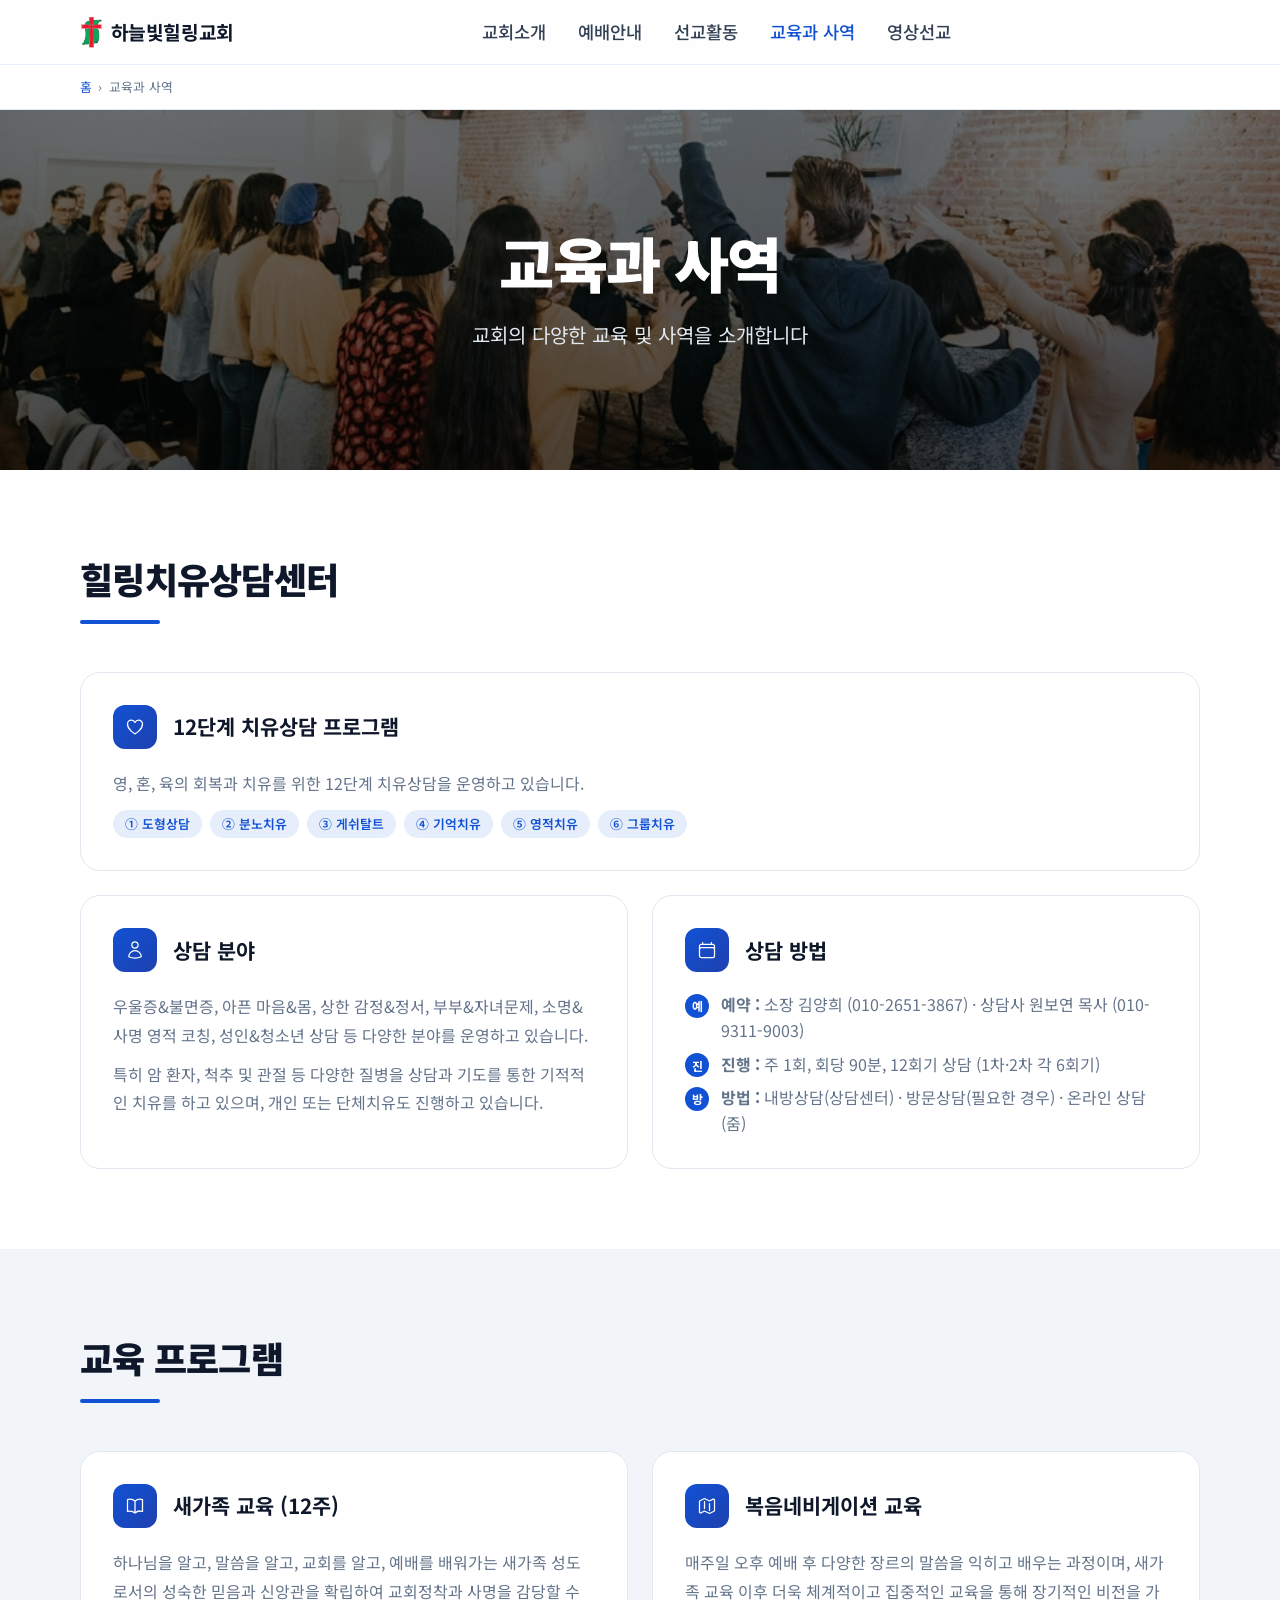
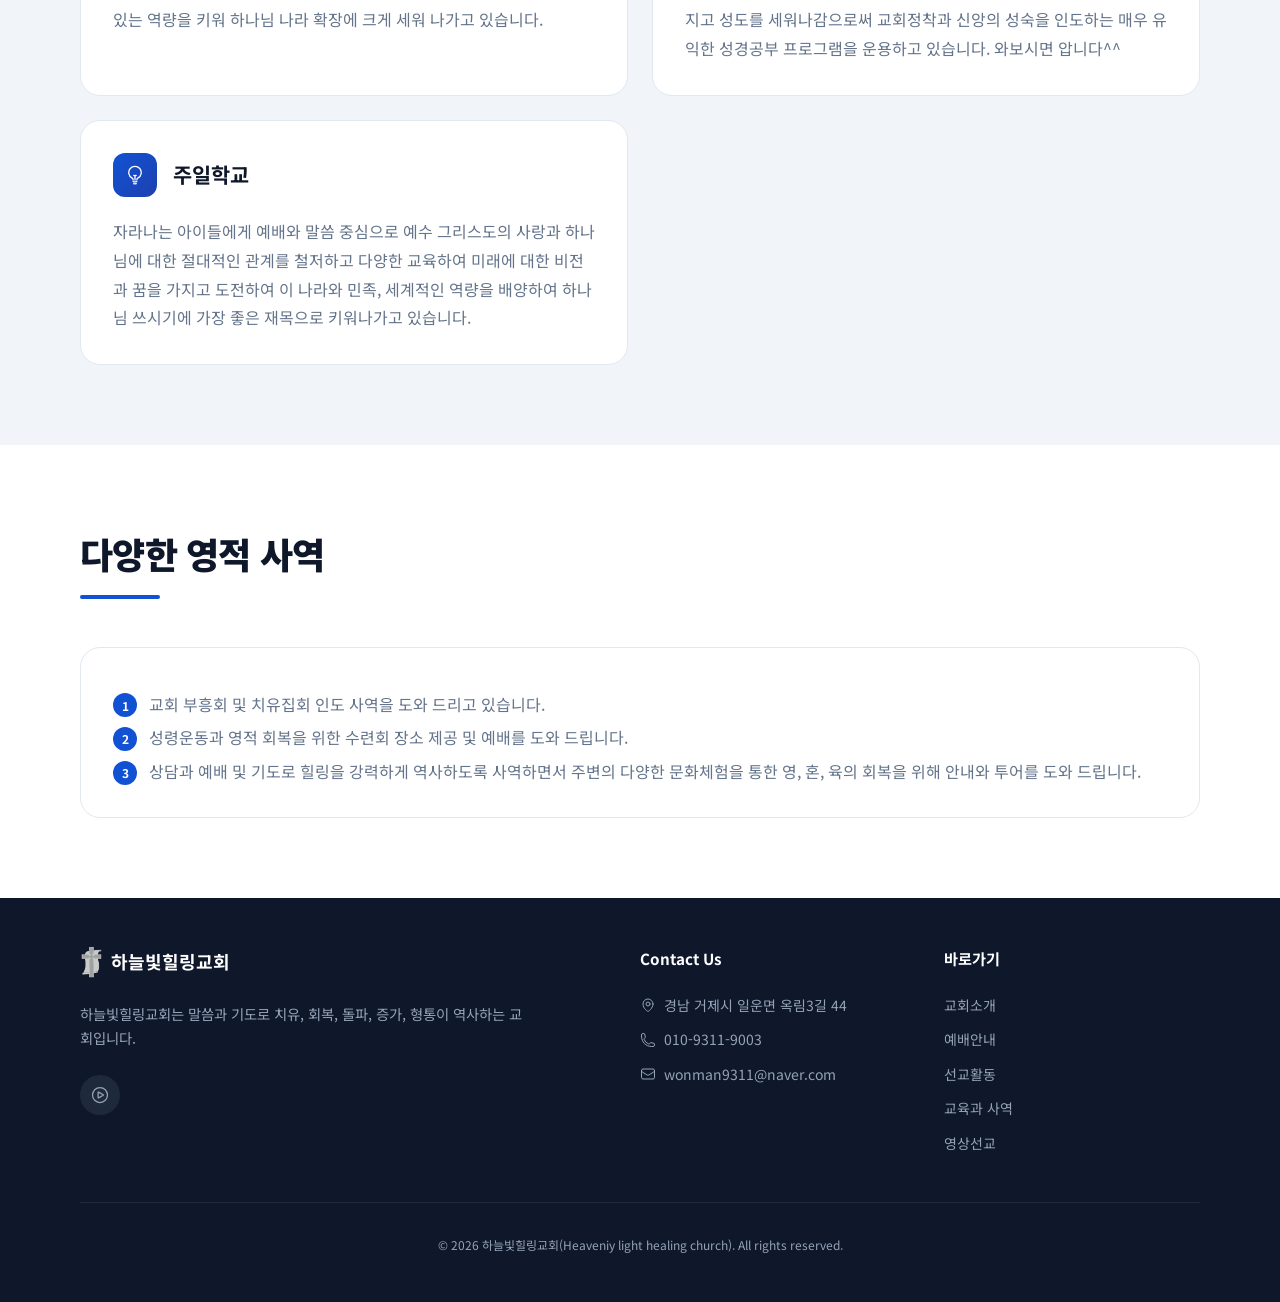
==== ministry.html @ 6baa6ed8 "first commit" ====
<!DOCTYPE html>
<html lang="ko">
<head>
  <meta charset="UTF-8" />
  <meta name="viewport" content="width=device-width, initial-scale=1.0" />
  <title>교육과 사역 | 하늘빛힐링교회</title>
  <link rel="stylesheet" href="style.css" />
  <style>
    .edu-card {
      background-color: var(--surface);
      border: 1px solid var(--border);
      border-radius: 1.25rem;
      padding: 2rem;
    }
    .edu-card-header {
      display: flex;
      align-items: center;
      gap: 1rem;
      margin-bottom: 1.25rem;
    }
    .edu-icon {
      width: 2.75rem;
      height: 2.75rem;
      border-radius: 0.75rem;
      background: linear-gradient(135deg, var(--primary) 0%, #1e40af 100%);
      color: #fff;
      display: flex;
      align-items: center;
      justify-content: center;
      flex-shrink: 0;
    }
    .edu-icon svg { width: 1.25rem; height: 1.25rem; }
    .edu-card-header h4 { font-size: 1.3rem; font-weight: 700; color: var(--fg); }
    .edu-card p { color: var(--fg-muted); line-height: 1.8; font-size: 1rem; margin-bottom: 0.6rem; }
    .edu-card p:last-child { margin-bottom: 0; }
    .edu-grid { display: grid; gap: 1.5rem; }
    @media (min-width: 768px) { .edu-grid { grid-template-columns: 1fr 1fr; } }
    .healing-table {
      background-color: var(--surface);
      border: 1px solid var(--border);
      border-radius: 1.25rem;
      overflow: hidden;
    }
    .healing-row {
      display: flex;
      justify-content: space-between;
      align-items: flex-start;
      padding: 1rem 1.5rem;
      border-bottom: 1px solid var(--border);
      gap: 1rem;
    }
    .healing-row:last-child { border-bottom: none; }
    .healing-row strong { color: var(--fg); font-weight: 600; font-size: 0.95rem; }
    .healing-row span { color: var(--fg-muted); font-size: 0.9rem; text-align: right; }
    .contact-info {
      background-color: var(--primary-light);
      border-left: 4px solid var(--primary);
      border-radius: 0 0.5rem 0.5rem 0;
      padding: 1rem 1.25rem;
      font-size: 0.9rem;
      color: var(--fg);
      margin-top: 1rem;
    }
    .contact-info strong { color: var(--primary); }
    .step-list { list-style: none; padding: 0; margin: 0.75rem 0 0; display: flex; flex-direction: column; gap: 0.5rem; }
    .step-list li {
      display: flex;
      align-items: flex-start;
      gap: 0.75rem;
      color: var(--fg-muted);
      font-size: 1rem;
      line-height: 1.6;
    }
    .step-num {
      width: 1.5rem;
      height: 1.5rem;
      border-radius: 50%;
      background-color: var(--primary);
      color: #fff;
      font-size: 0.75rem;
      font-weight: 700;
      display: flex;
      align-items: center;
      justify-content: center;
      flex-shrink: 0;
      margin-top: 0.1rem;
    }
    .tag-grid { display: flex; flex-wrap: wrap; gap: 0.5rem; margin-top: 0.75rem; }
    .tag {
      background-color: var(--primary-light);
      color: var(--primary);
      font-size: 0.8rem;
      font-weight: 600;
      padding: 0.25rem 0.75rem;
      border-radius: 9999px;
    }
  </style>
</head>
<body>

<!-- ===== HEADER ===== -->
<header class="site-header" id="site-header"></header>

<!-- Breadcrumb -->
<div class="breadcrumb">
  <a href="index.html">홈</a><span>›</span>교육과 사역
</div>

<main>

  <!-- ===== PAGE HERO ===== -->
  <div class="page-hero" style="background-image: url('./source/hero-ministry.jpg');">
    <div class="page-hero-content hero-content">
      <h1>교육과 사역</h1>
      <p>교회의 다양한 교육 및 사역을 소개합니다</p>
    </div>
  </div>

  <!-- ===== HEALING CENTER ===== -->
  <section class="section bg-surface">
    <div class="section-inner">
      <div class="section-header anim">
        <h3>힐링치유상담센터</h3>
        <div class="section-header-bar"></div>
      </div>

      <div class="edu-card anim anim-delay-1" style="margin-bottom:1.5rem;">
        <div class="edu-card-header">
          <div class="edu-icon">
            <svg xmlns="http://www.w3.org/2000/svg" fill="none" viewBox="0 0 24 24" stroke-width="1.5" stroke="currentColor"><path stroke-linecap="round" stroke-linejoin="round" d="M21 8.25c0-2.485-2.099-4.5-4.688-4.5-1.935 0-3.597 1.126-4.312 2.733-.715-1.607-2.377-2.733-4.313-2.733C5.1 3.75 3 5.765 3 8.25c0 7.22 9 12 9 12s9-4.78 9-12z" /></svg>
          </div>
          <h4>12단계 치유상담 프로그램</h4>
        </div>
        <p>영, 혼, 육의 회복과 치유를 위한 12단계 치유상담을 운영하고 있습니다.</p>
        <div class="tag-grid">
          <span class="tag">① 도형상담</span>
          <span class="tag">② 분노치유</span>
          <span class="tag">③ 게쉬탈트</span>
          <span class="tag">④ 기억치유</span>
          <span class="tag">⑤ 영적치유</span>
          <span class="tag">⑥ 그룹치유</span>
        </div>
      </div>

      <div class="edu-grid">
        <div class="edu-card anim">
          <div class="edu-card-header">
            <div class="edu-icon">
              <svg xmlns="http://www.w3.org/2000/svg" fill="none" viewBox="0 0 24 24" stroke-width="1.5" stroke="currentColor"><path stroke-linecap="round" stroke-linejoin="round" d="M15.75 6a3.75 3.75 0 11-7.5 0 3.75 3.75 0 017.5 0zM4.501 20.118a7.5 7.5 0 0114.998 0A17.933 17.933 0 0112 21.75c-2.676 0-5.216-.584-7.499-1.632z" /></svg>
            </div>
            <h4>상담 분야</h4>
          </div>
          <p>우울증&amp;불면증, 아픈 마음&amp;몸, 상한 감정&amp;정서, 부부&amp;자녀문제, 소명&amp;사명 영적 코칭, 성인&amp;청소년 상담 등 다양한 분야를 운영하고 있습니다.</p>
          <p>특히 암 환자, 척추 및 관절 등 다양한 질병을 상담과 기도를 통한 기적적인 치유를 하고 있으며, 개인 또는 단체치유도 진행하고 있습니다.</p>
        </div>

        <div class="edu-card anim anim-delay-1">
          <div class="edu-card-header">
            <div class="edu-icon">
              <svg xmlns="http://www.w3.org/2000/svg" fill="none" viewBox="0 0 24 24" stroke-width="1.5" stroke="currentColor"><path stroke-linecap="round" stroke-linejoin="round" d="M6.75 3v2.25M17.25 3v2.25M3 18.75V7.5a2.25 2.25 0 012.25-2.25h13.5A2.25 2.25 0 0121 7.5v11.25m-18 0A2.25 2.25 0 005.25 21h13.5A2.25 2.25 0 0021 18.75m-18 0v-7.5A2.25 2.25 0 015.25 9h13.5A2.25 2.25 0 0121 11.25v7.5" /></svg>
            </div>
            <h4>상담 방법</h4>
          </div>
          <ul class="step-list">
            <li>
              <span class="step-num">예</span>
              <span><strong>예약 :</strong> 소장 김양희 (010-2651-3867) · 상담사 원보연 목사 (010-9311-9003)</span>
            </li>
            <li>
              <span class="step-num">진</span>
              <span><strong>진행 :</strong> 주 1회, 회당 90분, 12회기 상담 (1차·2차 각 6회기)</span>
            </li>
            <li>
              <span class="step-num">방</span>
              <span><strong>방법 :</strong> 내방상담(상담센터) · 방문상담(필요한 경우) · 온라인 상담(줌)</span>
            </li>
          </ul>
        </div>
      </div>
    </div>
  </section>

  <!-- ===== EDUCATION ===== -->
  <section class="section bg-surface-2">
    <div class="section-inner">
      <div class="section-header anim">
        <h3>교육 프로그램</h3>
        <div class="section-header-bar"></div>
      </div>
      <div class="edu-grid">

        <div class="edu-card anim">
          <div class="edu-card-header">
            <div class="edu-icon">
              <svg xmlns="http://www.w3.org/2000/svg" fill="none" viewBox="0 0 24 24" stroke-width="1.5" stroke="currentColor"><path stroke-linecap="round" stroke-linejoin="round" d="M12 6.042A8.967 8.967 0 006 3.75c-1.052 0-2.062.18-3 .512v14.25A8.987 8.987 0 016 18c2.305 0 4.408.867 6 2.292m0-14.25a8.966 8.966 0 016-2.292c1.052 0 2.062.18 3 .512v14.25A8.987 8.987 0 0018 18a8.967 8.967 0 00-6 2.292m0-14.25v14.25" /></svg>
            </div>
            <h4>새가족 교육 (12주)</h4>
          </div>
          <p>하나님을 알고, 말씀을 알고, 교회를 알고, 예배를 배워가는 새가족 성도로서의 성숙한 믿음과 신앙관을 확립하여 교회정착과 사명을 감당할 수 있는 역량을 키워 하나님 나라 확장에 크게 세워 나가고 있습니다.</p>
        </div>

        <div class="edu-card anim anim-delay-1">
          <div class="edu-card-header">
            <div class="edu-icon">
              <svg xmlns="http://www.w3.org/2000/svg" fill="none" viewBox="0 0 24 24" stroke-width="1.5" stroke="currentColor"><path stroke-linecap="round" stroke-linejoin="round" d="M9 6.75V15m6-6v8.25m.503 3.498l4.875-2.437c.381-.19.622-.58.622-1.006V4.82c0-.836-.88-1.38-1.628-1.006l-3.869 1.934c-.317.159-.69.159-1.006 0L9.503 3.252a1.125 1.125 0 00-1.006 0L3.622 5.689C3.24 5.88 3 6.27 3 6.695V19.18c0 .836.88 1.38 1.628 1.006l3.869-1.934c-.317-.159.69-.159 1.006 0l4.994 2.497c.317.158.69.158 1.006 0z" /></svg>
            </div>
            <h4>복음네비게이션 교육</h4>
          </div>
          <p>매주일 오후 예배 후 다양한 장르의 말씀을 익히고 배우는 과정이며, 새가족 교육 이후 더욱 체계적이고 집중적인 교육을 통해 장기적인 비전을 가지고 성도를 세워나감으로써 교회정착과 신앙의 성숙을 인도하는 매우 유익한 성경공부 프로그램을 운용하고 있습니다. 와보시면 압니다^^</p>
        </div>

        <div class="edu-card anim anim-delay-2">
          <div class="edu-card-header">
            <div class="edu-icon">
              <svg xmlns="http://www.w3.org/2000/svg" fill="none" viewBox="0 0 24 24" stroke-width="1.5" stroke="currentColor"><path stroke-linecap="round" stroke-linejoin="round" d="M12 18v-5.25m0 0a6.01 6.01 0 001.5-.189m-1.5.189a6.01 6.01 0 01-1.5-.189m3.75 7.478a12.06 12.06 0 01-4.5 0m3.75 2.383a14.406 14.406 0 01-3 0M14.25 18v-.192c0-.983.658-1.823 1.508-2.316a7.5 7.5 0 10-7.517 0c.85.493 1.509 1.333 1.509 2.316V18" /></svg>
            </div>
            <h4>주일학교</h4>
          </div>
          <p>자라나는 아이들에게 예배와 말씀 중심으로 예수 그리스도의 사랑과 하나님에 대한 절대적인 관계를 철저하고 다양한 교육하여 미래에 대한 비전과 꿈을 가지고 도전하여 이 나라와 민족, 세계적인 역량을 배양하여 하나님 쓰시기에 가장 좋은 재목으로 키워나가고 있습니다.</p>
        </div>

      </div>
    </div>
  </section>

  <!-- ===== SPIRITUAL MINISTRY ===== -->
  <section class="section bg-surface">
    <div class="section-inner">
      <div class="section-header anim">
        <h3>다양한 영적 사역</h3>
        <div class="section-header-bar"></div>
      </div>
      <div class="edu-card anim anim-delay-1">
        <ul class="step-list">
          <li>
            <span class="step-num">1</span>
            <span>교회 부흥회 및 치유집회 인도 사역을 도와 드리고 있습니다.</span>
          </li>
          <li>
            <span class="step-num">2</span>
            <span>성령운동과 영적 회복을 위한 수련회 장소 제공 및 예배를 도와 드립니다.</span>
          </li>
          <li>
            <span class="step-num">3</span>
            <span>상담과 예배 및 기도로 힐링을 강력하게 역사하도록 사역하면서 주변의 다양한 문화체험을 통한 영, 혼, 육의 회복을 위해 안내와 투어를 도와 드립니다.</span>
          </li>
        </ul>
      </div>
    </div>
  </section>

</main>

<!-- ===== FOOTER ===== -->
<footer class="site-footer" id="site-footer"></footer>

<script src="components.js"></script>
<script src="main.js"></script>
</body>
</html>
---- style.css ----
@import url('https://fonts.googleapis.com/css2?family=Newsreader:ital,opsz,wght@0,6..72,200..800;1,6..72,200..800&family=Noto+Sans+KR:wght@100..900&display=swap');

/* ===================== Variables ===================== */
:root {
  --primary: #1152d4;
  --primary-light: rgba(17, 82, 212, 0.1);
  --primary-foreground: #ffffff;
  --bg-light: #f6f6f8;
  --bg-dark: #101622;
  --slate-50:  #f8fafc;
  --slate-100: #f1f5f9;
  --slate-200: #e2e8f0;
  --slate-300: #cbd5e1;
  --slate-400: #94a3b8;
  --slate-500: #64748b;
  --slate-600: #475569;
  --slate-700: #334155;
  --slate-800: #1e293b;
  --slate-900: #0f172a;
  --red-500: #ef4444;

  /* semantic tokens (light) */
  --bg:       var(--bg-light);
  --fg:       var(--slate-900);
  --fg-muted: var(--slate-500);
  --surface:  #ffffff;
  --surface-2: var(--slate-100);
  --border:   var(--slate-200);
  --header-bg: rgba(255,255,255,0.85);
}

@media (prefers-color-scheme: dark) {
  :root {
    --bg:       var(--bg-dark);
    --fg:       var(--slate-100);
    --fg-muted: var(--slate-400);
    --surface:  var(--slate-800);
    --surface-2: #0f172a;
    --border:   var(--slate-700);
    --header-bg: rgba(16,22,34,0.85);
  }
}

/* ===================== Reset & Base ===================== */
*, *::before, *::after { box-sizing: border-box; margin: 0; padding: 0; }
html { scroll-behavior: smooth; }
body {
  font-family: "Noto Sans KR", "Inter", ui-sans-serif, system-ui, sans-serif;
  background-color: var(--bg);
  color: var(--fg);
  min-height: 100vh;
  display: flex;
  flex-direction: column;
  overflow-x: hidden;
  line-height: 1.6;
}
main { flex-grow: 1; }
img { max-width: 100%; display: block; }
a { text-decoration: none; color: inherit; }
button { cursor: pointer; font-family: inherit; }
svg { display: inline-block; vertical-align: middle; }

/* ===================== Header ===================== */
.site-header {
  position: sticky;
  top: 0;
  z-index: 100;
  background-color: var(--header-bg);
  backdrop-filter: blur(12px);
  -webkit-backdrop-filter: blur(12px);
  border-bottom: 1px solid rgba(17,82,212,0.1);
}
.header-logo .logo-img {
  height: 2rem;
  object-fit: contain;
}
.footer-logo .logo-img {
  height: 2rem;
  object-fit: contain;
}
.header-inner {
  display: flex;
  align-items: center;
  justify-content: space-between;
  padding: 1rem 1.5rem;
  max-width: 1400px;
  margin: 0 auto;
  position: relative;
}
@media (min-width: 1024px) {
  .header-inner { padding: 1rem 5rem; }
}
.header-logo {
  display: flex;
  align-items: center;
  gap: 0.5rem;
  color: var(--primary);
  flex-shrink: 0;
}
.header-logo svg { width: 2rem; height: 2rem; }
.header-logo h2 {
  font-size: 1.2rem;
  font-weight: 700;
  color: var(--fg);
  letter-spacing: -0.02em;
  white-space: nowrap;
}
.desktop-nav {
  display: none;
  gap: 2rem;
  flex: 1;
  justify-content: center;
}
@media (min-width: 768px) { .desktop-nav { display: flex; } }
.desktop-nav a {
  font-size: 1.1rem;
  font-weight: 500;
  color: var(--slate-700);
  transition: color 0.2s;
}
@media (prefers-color-scheme: dark) {
  .desktop-nav a { color: var(--slate-300); }
}
.desktop-nav a:hover,
.desktop-nav a.active { color: var(--primary); }
.mobile-menu-btn {
  display: flex;
  align-items: center;
  justify-content: center;
  width: 2.5rem;
  height: 2.5rem;
  background: none;
  border: none;
  color: var(--fg);
}
@media (min-width: 768px) { .mobile-menu-btn { display: none; } }
.mobile-nav {
  display: none;
  position: absolute;
  top: 100%;
  left: 0;
  width: 100%;
  background-color: var(--surface);
  border-bottom: 1px solid var(--border);
  box-shadow: 0 4px 12px rgba(0,0,0,0.1);
  padding: 1rem;
  z-index: 99;
}
.mobile-nav.open { display: block; }
.mobile-nav nav { display: flex; flex-direction: column; gap: 1rem; }
.mobile-nav a {
  font-size: 1.3rem;
  font-weight: 500;
  color: var(--slate-700);
  padding: 0.25rem 0.8rem;
}
@media (prefers-color-scheme: dark) {
  .mobile-nav a { color: var(--slate-300); }
}
.mobile-nav a:hover { color: var(--primary); }

/* ===================== Page Hero Banner ===================== */
.page-hero {
  position: relative;
  height: 280px;
  background-size: cover;
  background-position: center;
  display: flex;
  align-items: center;
  justify-content: center;
  text-align: center;
  overflow: hidden;
}
.page-hero::before {
  content: '';
  position: absolute;
  inset: 0;
  background: linear-gradient(rgba(0,0,0,0.5), rgba(0,0,0,0.65));
}
.page-hero-content {
  position: relative;
  z-index: 1;
}
.page-hero h1 {
  font-size: 2.5rem;
  font-weight: 900;
  color: #fff;
  letter-spacing: -0.02em;
  margin-bottom: 0.5rem;
}
.page-hero p {
  font-size: 1.1rem;
  color: rgba(255,255,255,0.85);
}
@media (min-width: 768px) {
  .page-hero { height: 360px; }
  .page-hero h1 { font-size: 3.5rem; }
}

/* ===================== Section ===================== */
.section { padding: 4rem 1.5rem; }
@media (min-width: 1024px) { .section { padding: 5rem 5rem; } }
.section-inner { max-width: 1200px; margin: 0 auto; }
.section-header { margin-bottom: 3rem; }
.section-header h3 {
  font-size: 1.875rem;
  font-weight: 900;
  letter-spacing: -0.02em;
  margin-bottom: 0.75rem;
}
@media (min-width: 768px) { .section-header h3 { font-size: 2.25rem; } }
.section-header-bar {
  height: 4px;
  width: 5rem;
  border-radius: 9999px;
  background-color: var(--primary);
}
.section-header-row {
  display: flex;
  align-items: flex-end;
  justify-content: space-between;
  margin-bottom: 2.5rem;
}
.section-header-row h3 {
  font-size: 1.875rem;
  font-weight: 900;
  letter-spacing: -0.02em;
}
.section-header-row a {
  display: flex;
  align-items: center;
  gap: 0.25rem;
  font-weight: 700;
  color: var(--primary);
  font-size: 0.9rem;
}
.section-header-row a:hover { text-decoration: underline; }

/* ===================== Surface styles ===================== */
.bg-surface { background-color: var(--surface); }
.bg-surface-2 { background-color: var(--surface-2); }

/* ===================== Animations ===================== */
.anim { opacity: 0; transform: translateY(24px); transition: opacity 0.6s ease, transform 0.6s ease; }
.anim.from-left { transform: translateX(-24px); }
.anim.from-right { transform: translateX(24px); }
.anim.visible { opacity: 1; transform: translate(0, 0); }
.anim-delay-1 { transition-delay: 0.1s; }
.anim-delay-2 { transition-delay: 0.2s; }
.anim-delay-3 { transition-delay: 0.3s; }

@keyframes heroFadeIn {
  from { opacity: 0; transform: translateY(20px); }
  to   { opacity: 1; transform: translateY(0); }
}
.hero-content { animation: heroFadeIn 0.8s ease forwards; }

/* ===================== Hero (Main) ===================== */
.hero-wrapper { padding: 1rem; }
@media (min-width: 1024px) { .hero-wrapper { padding: 2.5rem; } }
.hero {
  position: relative;
  min-height: 520px;
  border-radius: 0.75rem;
  overflow: hidden;
  display: flex;
  align-items: center;
  justify-content: center;
  text-align: center;
  background-size: cover;
  background-position: center;
}
.hero-overlay {
  position: absolute;
  inset: 0;
  background: linear-gradient(rgba(0,0,0,0.4), rgba(0,0,0,0.6));
}
.hero-content {
  position: relative;
  z-index: 1;
  max-width: 42rem;
  padding: 1.5rem;
  display: flex;
  flex-direction: column;
  gap: 1rem;
}
.hero-content h1 {
  font-size: 2.25rem;
  font-weight: 900;
  color: #fff;
  letter-spacing: -0.03em;
  line-height: 1.1;
}
@media (min-width: 768px) { .hero-content h1 { font-size: 3.75rem; } }
.hero-content p { font-size: 1.125rem; color: var(--slate-200); }
@media (min-width: 768px) { .hero-content p { font-size: 1.25rem; } }

/* ===================== About (main page) ===================== */
.about-grid {
  display: grid;
  gap: 3rem;
  align-items: center;
}
@media (min-width: 1024px) { .about-grid { grid-template-columns: 1fr 1fr; } }
.about-img {
  aspect-ratio: 16/9;
  border-radius: 1rem;
  overflow: hidden;
  box-shadow: 0 20px 40px rgba(0,0,0,0.15);
  background-size: cover;
  background-position: center;
}
.about-text { display: flex; flex-direction: column; gap: 1.5rem; }
.about-text h4 {
  font-size: 1.5rem;
  font-weight: 700;
  color: var(--fg);
  line-height: 1.4;
}
.about-text p {
  font-size: 1.1rem;
  line-height: 1.8;
  color: var(--fg-muted);
}
.pastor-info {
  display: flex;
  align-items: center;
  gap: 1rem;
}
.pastor-icon {
  width: 3rem;
  height: 3rem;
  border-radius: 50%;
  background-color: var(--primary-light);
  color: var(--primary);
  display: flex;
  align-items: center;
  justify-content: center;
  flex-shrink: 0;
}
.pastor-icon svg { width: 1.5rem; height: 1.5rem; }
.pastor-info strong { display: block; font-weight: 700; color: var(--fg); }
.pastor-info span { font-size: 0.875rem; color: var(--fg-muted); }

/* ===================== Sermon Cards ===================== */
.sermon-grid {
  display: grid;
  gap: 2rem;
}
@media (min-width: 768px) { .sermon-grid { grid-template-columns: 1fr 1fr; } }
@media (min-width: 1024px) { .sermon-grid { grid-template-columns: repeat(3, 1fr); } }
.sermon-card { cursor: pointer; }
.sermon-thumb {
  position: relative;
  aspect-ratio: 16/9;
  border-radius: 0.75rem;
  overflow: hidden;
  background-color: var(--slate-200);
  background-size: cover;
  background-position: center;
  margin-bottom: 1rem;
}
.sermon-play-overlay {
  position: absolute;
  inset: 0;
  display: flex;
  align-items: center;
  justify-content: center;
  background-color: rgba(0,0,0,0.2);
  transition: background-color 0.2s;
}
.sermon-card:hover .sermon-play-overlay { background-color: rgba(0,0,0,0.4); }
.sermon-play-overlay svg {
  width: 3rem;
  height: 3rem;
  color: #fff;
  opacity: 0;
  transition: opacity 0.2s;
}
.sermon-card:hover .sermon-play-overlay svg { opacity: 1; }
.sermon-tag {
  display: inline-block;
  background-color: var(--primary-light);
  color: var(--primary);
  font-size: 0.75rem;
  font-weight: 700;
  padding: 0.2rem 0.5rem;
  border-radius: 0.25rem;
}
.sermon-card h4 {
  margin-top: 0.5rem;
  font-size: 1.05rem;
  font-weight: 700;
  color: var(--fg);
  transition: color 0.2s;
  line-height: 1.4;
}
.sermon-card:hover h4 { color: var(--primary); }
.sermon-card p {
  margin-top: 0.25rem;
  font-size: 0.875rem;
  color: var(--fg-muted);
}

/* ===================== Worship Info ===================== */
.worship-grid {
  display: grid;
  gap: 3rem;
}
@media (min-width: 1024px) { .worship-grid { grid-template-columns: 1fr 1fr; } }
.worship-title {
  display: flex;
  align-items: center;
  gap: 0.5rem;
  font-size: 1.5rem;
  font-weight: 900;
  margin-bottom: 1.5rem;
}
.worship-title svg { color: var(--primary); width: 1.5rem; height: 1.5rem; }
.worship-table {
  border-radius: 1rem;
  border: 1px solid var(--border);
  background-color: var(--surface);
  overflow: hidden;
  box-shadow: 0 1px 4px rgba(0,0,0,0.05);
}
.worship-row {
  display: flex;
  align-items: center;
  justify-content: space-between;
  padding: 1.25rem;
  border-bottom: 1px solid var(--border);
}
.worship-row:last-child { border-bottom: none; }
.worship-row-left strong {
  display: block;
  font-weight: 700;
  color: var(--fg);
}
.worship-row-left span {
  font-size: 0.875rem;
  color: var(--fg-muted);
}
.worship-time { font-weight: 700; color: var(--primary); }
.map-container {
  height: 280px;
  border-radius: 1rem;
  overflow: hidden;
  border: 1px solid var(--border);
  background-color: var(--slate-200);
  background-size: cover;
  background-position: center;
  display: flex;
  align-items: center;
  justify-content: center;
  margin-bottom: 1rem;
}
.map-pin {
  background-color: var(--primary);
  color: #fff;
  border-radius: 50%;
  padding: 0.75rem;
  box-shadow: 0 4px 16px rgba(17,82,212,0.5);
}
.map-pin svg { width: 1.5rem; height: 1.5rem; }
.address { display: flex; flex-direction: column; gap: 0.5rem; }
.address-line { font-weight: 700; color: var(--fg); }
.address-sub { color: var(--fg-muted); font-size: 0.95rem; }
.address-btns { display: flex; gap: 1rem; margin-top: 0.5rem; }
.btn-outline {
  display: flex;
  align-items: center;
  gap: 0.5rem;
  padding: 0.5rem 1rem;
  border-radius: 0.5rem;
  border: 1px solid var(--border);
  background-color: var(--surface);
  font-size: 0.875rem;
  font-weight: 700;
  color: var(--fg);
  transition: background-color 0.2s;
}
.btn-outline:hover { background-color: var(--surface-2); }
.btn-outline svg { width: 1rem; height: 1rem; }

/* ===================== News Gallery ===================== */
.news-grid {
  display: grid;
  gap: 3rem;
}
@media (min-width: 1024px) { .news-grid { grid-template-columns: 2fr 1fr; } }
.news-list { display: flex; flex-direction: column; gap: 0.5rem; }
.news-item {
  display: flex;
  align-items: center;
  justify-content: space-between;
  padding: 1rem;
  border-bottom: 1px solid var(--border);
  border-radius: 0.75rem;
  transition: background-color 0.2s;
  cursor: pointer;
}
.news-item:hover { background-color: var(--surface-2); }
.news-item-info { display: flex; flex-direction: column; gap: 0.25rem; }
.news-type { font-size: 0.75rem; font-weight: 700; }
.news-type.important { color: var(--red-500); }
.news-type.notice { color: var(--primary); }
.news-type.general { color: var(--fg-muted); }
.news-item h5 { font-weight: 700; color: var(--fg); transition: color 0.2s; }
.news-item:hover h5 { color: var(--primary); }
.news-date { font-size: 0.75rem; color: var(--slate-400); }
.news-chevron svg { width: 1.25rem; height: 1.25rem; color: var(--slate-300); }
.gallery-section h3 {
  display: flex;
  align-items: center;
  gap: 0.5rem;
  font-size: 1.5rem;
  font-weight: 900;
  margin-bottom: 1.5rem;
}
.gallery-section h3 svg { color: var(--primary); width: 1.5rem; height: 1.5rem; }
.gallery-grid { display: grid; grid-template-columns: 1fr 1fr; gap: 0.5rem; margin-bottom: 1rem; }
.gallery-item {
  aspect-ratio: 1;
  border-radius: 0.5rem;
  overflow: hidden;
  background-size: cover;
  background-position: center;
  background-color: var(--slate-200);
}
.btn-gallery-more {
  width: 100%;
  padding: 0.75rem;
  border-radius: 0.75rem;
  border: 1px solid rgba(17,82,212,0.2);
  background: none;
  color: var(--primary);
  font-weight: 700;
  font-size: 0.9rem;
  transition: background-color 0.2s;
}
.btn-gallery-more:hover { background-color: var(--primary-light); }

/* ===================== Footer ===================== */
.site-footer {
  background-color: var(--slate-900);
  color: var(--slate-400);
  padding: 3rem 1.5rem;
}
@media (min-width: 1024px) { .site-footer { padding: 3rem 5rem; } }
.footer-inner { max-width: 1200px; margin: 0 auto; }
.footer-grid {
  display: grid;
  gap: 3rem;
  margin-bottom: 3rem;
}
@media (min-width: 768px) { .footer-grid { grid-template-columns: 2fr 1fr 1fr; } }
.footer-brand { display: flex; flex-direction: column; gap: 1.5rem; }
.footer-logo {
  display: flex;
  align-items: center;
  gap: 0.5rem;
  color: #fff;
}
.footer-logo svg { width: 2rem; height: 2rem; color: var(--primary); }
.footer-logo span { font-size: 1.125rem; font-weight: 700; }
.footer-desc { max-width: 28rem; line-height: 1.7; font-size: 0.9rem; }
.footer-social { display: flex; gap: 1rem; }
.footer-social a {
  width: 2.5rem;
  height: 2.5rem;
  display: flex;
  align-items: center;
  justify-content: center;
  border-radius: 50%;
  background-color: var(--slate-800);
  color: var(--slate-400);
  transition: background-color 0.2s, color 0.2s;
}
.footer-social a:hover { background-color: var(--primary); color: #fff; }
.footer-social svg { width: 1.25rem; height: 1.25rem; }
.footer-col h4 {
  font-weight: 700;
  color: #fff;
  margin-bottom: 1.5rem;
  font-size: 0.95rem;
}
.footer-col ul { list-style: none; display: flex; flex-direction: column; gap: 0.75rem; }
.footer-col li { display: flex; align-items: flex-start; gap: 0.5rem; font-size: 0.875rem; line-height: 1.6; }
.footer-col li svg { width: 1rem; height: 1rem; flex-shrink: 0; margin-top: 0.2rem; }
.footer-col a { display: flex; flex-direction: column; gap: 0.5rem; }
.footer-col a li { transition: color 0.2s; }
.footer-col a li:hover { color: var(--slate-200); }
.footer-bottom {
  border-top: 1px solid var(--slate-800);
  padding-top: 2rem;
  font-size: 0.75rem;
  text-align: center;
}

/* ===================== Value Cards ===================== */
.value-grid {
  display: grid;
  gap: 1.5rem;
}
@media (min-width: 768px) { .value-grid { grid-template-columns: 1fr 1fr; } }
@media (min-width: 1024px) { .value-grid { grid-template-columns: repeat(4, 1fr); } }
.value-card {
  background-color: var(--surface);
  border: 1px solid var(--border);
  border-radius: 1rem;
  padding: 2rem 1.5rem;
  display: flex;
  flex-direction: column;
  gap: 1rem;
}
.value-icon {
  width: 3rem;
  height: 3rem;
  border-radius: 50%;
  background-color: var(--primary-light);
  color: var(--primary);
  display: flex;
  align-items: center;
  justify-content: center;
}
.value-icon svg { width: 1.5rem; height: 1.5rem; }
.value-card h4 { font-size: 1.2rem; font-weight: 700; color: var(--fg); }
.value-card p { font-size: 1rem; color: var(--fg-muted); line-height: 1.6; }

/* ===================== Breadcrumb ===================== */
.breadcrumb {
  padding: 0.75rem 1.5rem;
  background-color: var(--surface);
  border-bottom: 1px solid var(--border);
  font-size: 0.8rem;
  color: var(--fg-muted);
}
@media (min-width: 1024px) { .breadcrumb { padding: 0.75rem 5rem; } }
.breadcrumb a { color: var(--primary); }
.breadcrumb a:hover { text-decoration: underline; }
.breadcrumb span { margin: 0 0.4rem; }

/* ===================== Full news page ===================== */
.news-full-list { display: flex; flex-direction: column; }
.news-full-item {
  display: flex;
  align-items: center;
  justify-content: space-between;
  padding: 1.25rem 1.5rem;
  border-bottom: 1px solid var(--border);
  cursor: pointer;
  transition: background-color 0.15s;
  gap: 1rem;
}
.news-full-item:hover { background-color: var(--surface-2); }
.news-full-num { font-size: 0.85rem; color: var(--fg-muted); width: 2.5rem; flex-shrink: 0; }
.news-full-badge {
  font-size: 0.7rem;
  font-weight: 700;
  padding: 0.15rem 0.5rem;
  border-radius: 9999px;
  flex-shrink: 0;
}
.badge-important { background-color: #fee2e2; color: #dc2626; }
.badge-notice    { background-color: var(--primary-light); color: var(--primary); }
.badge-general   { background-color: var(--surface-2); color: var(--fg-muted); }
.news-full-title { flex: 1; font-weight: 500; color: var(--fg); }
.news-full-item:hover .news-full-title { color: var(--primary); }
.news-full-date { font-size: 0.8rem; color: var(--fg-muted); flex-shrink: 0; }
.news-full-header {
  display: flex;
  align-items: center;
  padding: 0.75rem 1.5rem;
  border-bottom: 2px solid var(--border);
  font-size: 0.8rem;
  font-weight: 700;
  color: var(--fg-muted);
  background-color: var(--surface-2);
  gap: 1rem;
}
.news-full-header .h-num { width: 2.5rem; }
.news-full-header .h-title { flex: 1; }
.news-full-header .h-date { flex-shrink: 0; }

/* ===================== Pagination ===================== */
.pagination {
  display: flex;
  justify-content: center;
  gap: 0.5rem;
  margin-top: 3rem;
}
.page-btn {
  width: 2.25rem;
  height: 2.25rem;
  border-radius: 0.5rem;
  border: 1px solid var(--border);
  background: var(--surface);
  color: var(--fg);
  font-size: 0.875rem;
  font-weight: 500;
  display: flex;
  align-items: center;
  justify-content: center;
  transition: all 0.15s;
}
.page-btn:hover, .page-btn.active {
  background-color: var(--primary);
  color: #fff;
  border-color: var(--primary);
}

/* ===================== Gallery full page ===================== */
.gallery-full-grid {
  display: grid;
  gap: 1rem;
  grid-template-columns: repeat(2, 1fr);
}
@media (min-width: 768px) { .gallery-full-grid { grid-template-columns: repeat(3, 1fr); } }
@media (min-width: 1024px) { .gallery-full-grid { grid-template-columns: repeat(4, 1fr); } }
.gallery-full-item {
  aspect-ratio: 1;
  border-radius: 0.75rem;
  overflow: hidden;
  background-size: cover;
  background-position: center;
  background-color: var(--slate-200);
  cursor: pointer;
  transition: transform 0.2s, box-shadow 0.2s;
}
.gallery-full-item:hover { transform: scale(1.02); box-shadow: 0 8px 24px rgba(0,0,0,0.15); }

/* ===================== Online Worship Banner ===================== */
.online-banner {
  background: linear-gradient(135deg, var(--primary) 0%, #1e40af 100%);
  color: #fff;
  border-radius: 1rem;
  padding: 2rem;
  display: flex;
  align-items: center;
  justify-content: space-between;
  gap: 1rem;
  flex-wrap: wrap;
}
.online-banner h4 { font-size: 1.25rem; font-weight: 700; margin-bottom: 0.5rem; }
.online-banner p { font-size: 0.9rem; opacity: 0.85; }
.btn-primary {
  background-color: #fff;
  color: var(--primary);
  font-weight: 700;
  padding: 0.75rem 1.5rem;
  border-radius: 0.5rem;
  border: none;
  font-size: 0.9rem;
  white-space: nowrap;
  transition: opacity 0.2s;
  display: inline-flex;
  align-items: center;
  gap: 0.5rem;
}
.btn-primary:hover { opacity: 0.9; }
.btn-primary svg { width: 1rem; height: 1rem; }

/* ===================== Tabs ===================== */
.tabs { display: flex; gap: 0.5rem; margin-bottom: 2rem; flex-wrap: wrap; }
.tab-btn {
  padding: 0.5rem 1.25rem;
  border-radius: 9999px;
  border: 1px solid var(--border);
  background: var(--surface);
  color: var(--fg-muted);
  font-size: 0.875rem;
  font-weight: 600;
  transition: all 0.15s;
}
.tab-btn:hover, .tab-btn.active {
  background-color: var(--primary);
  color: #fff;
  border-color: var(--primary);
}

/* ===================== Utility ===================== */
.text-primary { color: var(--primary); }
.font-bold { font-weight: 700; }
.sr-only { position: absolute; width: 1px; height: 1px; overflow: hidden; clip: rect(0,0,0,0); }
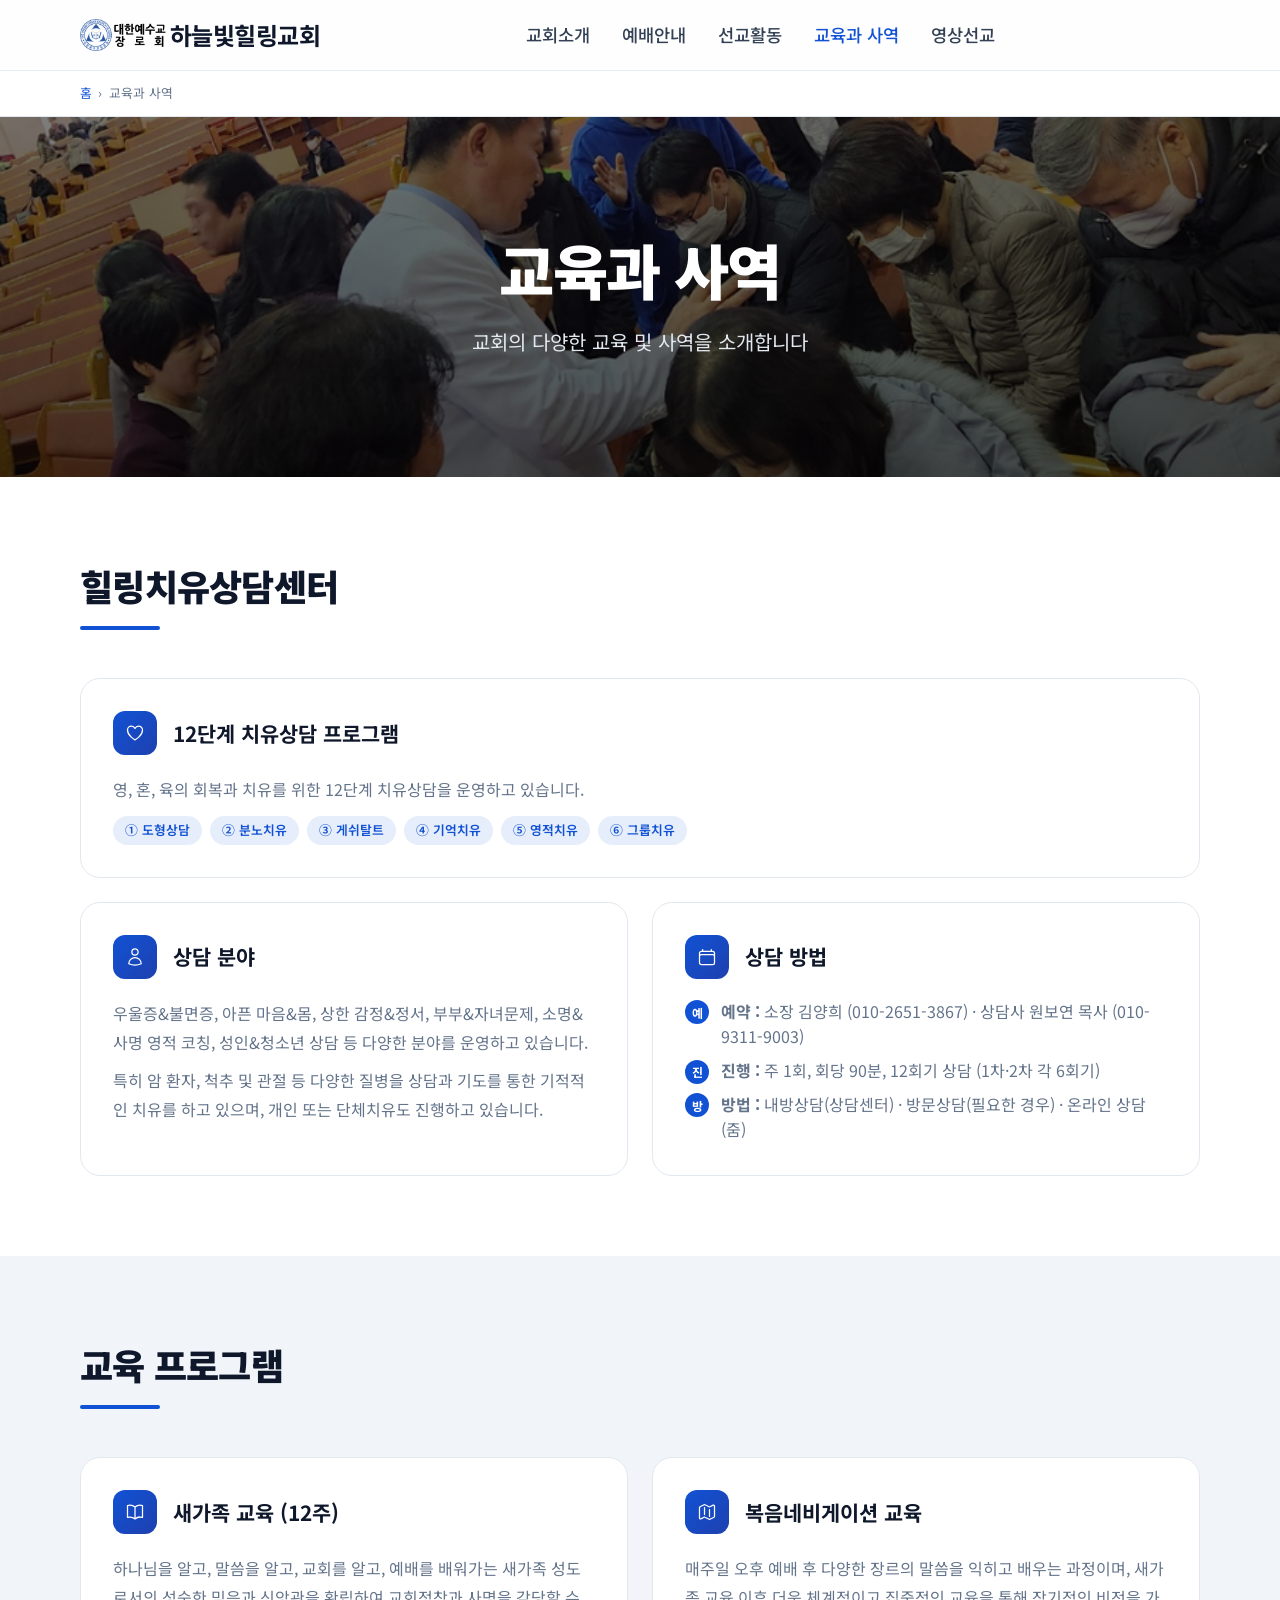
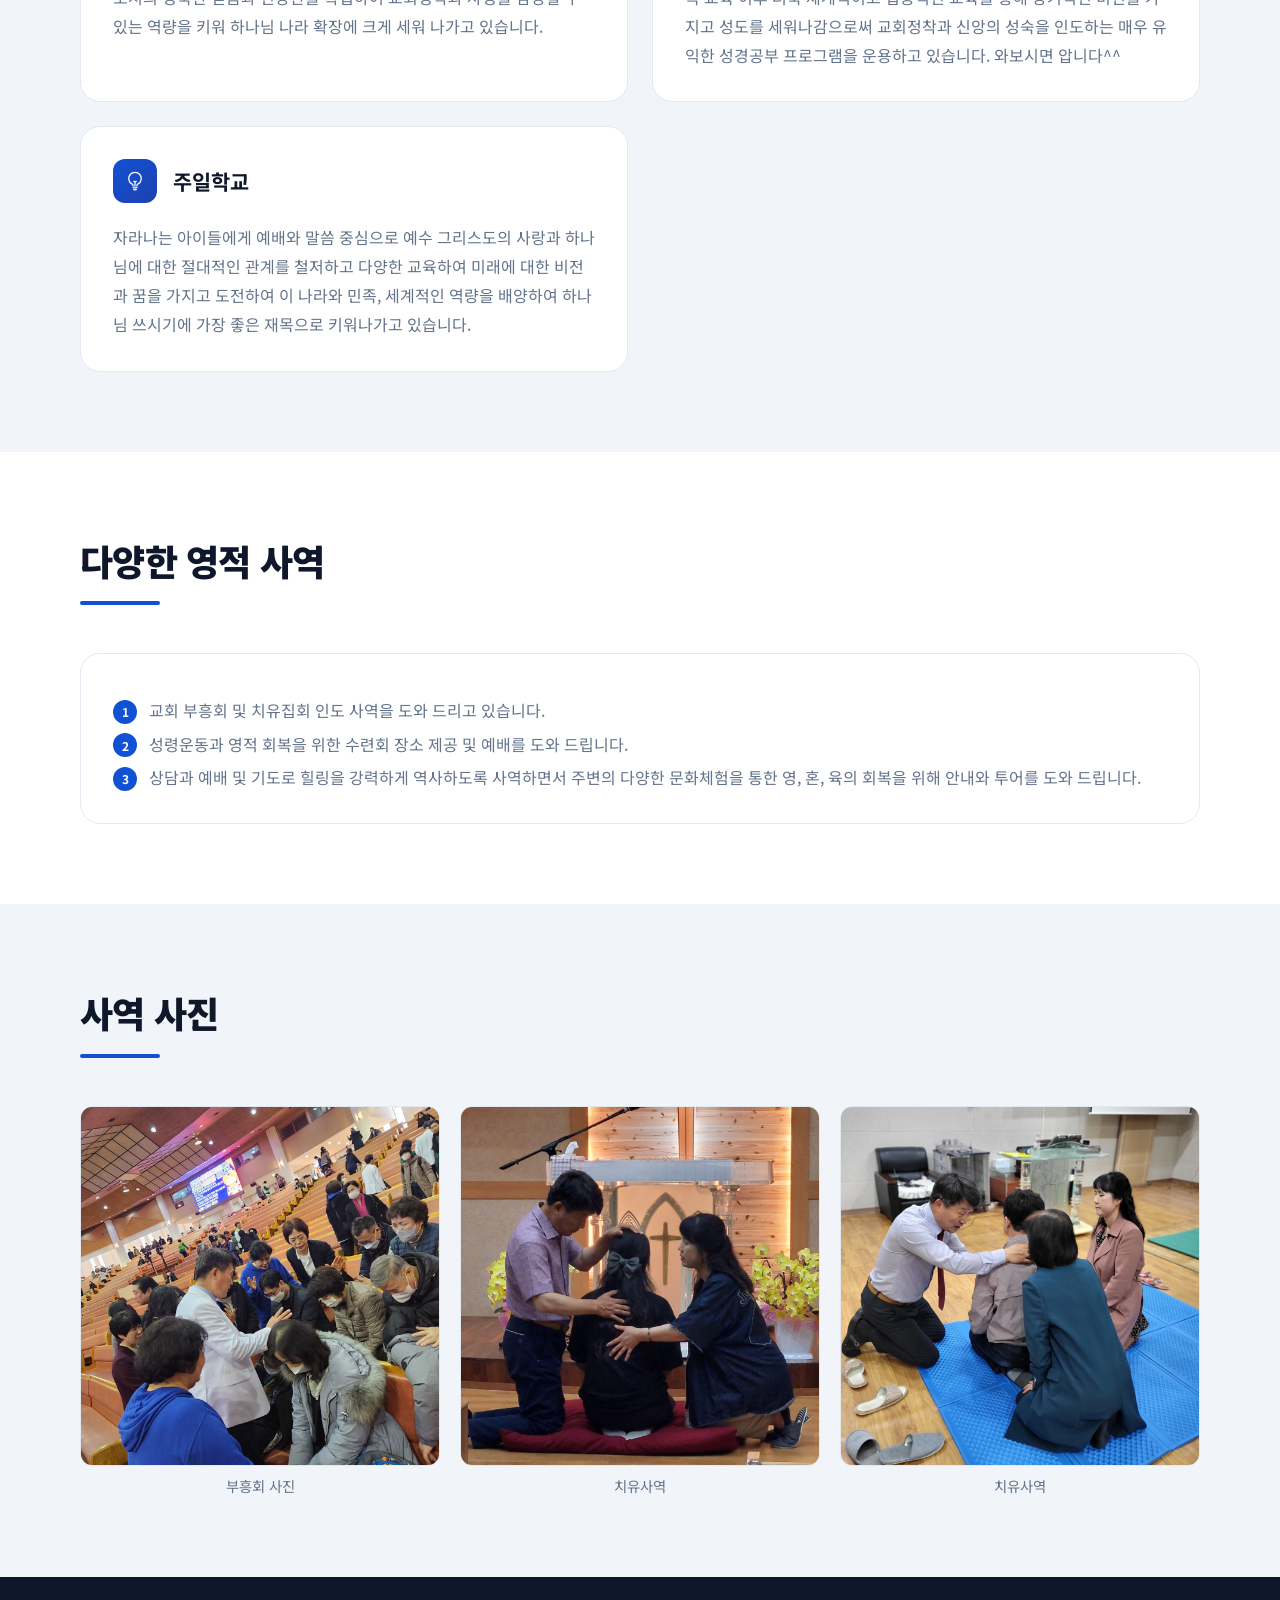
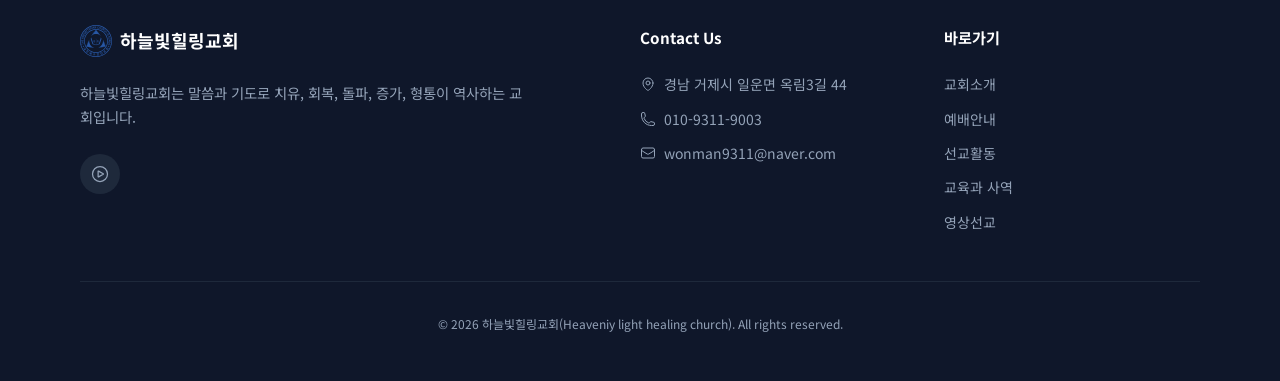
==== commit 6cebb521: "upd" ====
--- a/ministry.html
+++ b/ministry.html
@@ -94,6 +94,38 @@
       padding: 0.25rem 0.75rem;
       border-radius: 9999px;
     }
+  .photo-grid {
+    display: grid;
+    grid-template-columns: repeat(3, 1fr);
+    gap: 1.25rem;
+  }
+  @media (max-width: 640px) {
+    .photo-grid { grid-template-columns: repeat(1, 1fr); }
+  }
+  .photo-card {
+    display: flex;
+    flex-direction: column;
+    gap: 0.6rem;
+  }
+  .photo-img-wrap {
+    aspect-ratio: 1 / 1;
+    overflow: hidden;
+    border-radius: 0.75rem;
+    border: 1px solid var(--border);
+    background-color: var(--surface);
+  }
+  .photo-img-wrap img {
+    width: 100%;
+    height: 100%;
+    object-fit: cover;
+    display: block;
+  }
+  .photo-caption {
+    font-size: 0.9rem;
+    color: var(--fg-muted);
+    text-align: center;
+    line-height: 1.5;
+  }
   </style>
 </head>
 <body>
@@ -109,7 +141,7 @@
 <main>
 
   <!-- ===== PAGE HERO ===== -->
-  <div class="page-hero" style="background-image: url('./source/hero-ministry.jpg');">
+  <div class="page-hero" style="background-image: url('./source/hero-ministry.png');">
     <div class="page-hero-content hero-content">
       <h1>교육과 사역</h1>
       <p>교회의 다양한 교육 및 사역을 소개합니다</p>
@@ -249,6 +281,36 @@
     </div>
   </section>
 
+  <!-- ===== PHOTO GALLERY ===== -->
+  <section class="section bg-surface-2">
+    <div class="section-inner">
+      <div class="section-header anim">
+        <h3>사역 사진</h3>
+        <div class="section-header-bar"></div>
+      </div>
+      <div class="photo-grid anim">
+        <div class="photo-card">
+          <div class="photo-img-wrap">
+            <img src="./source/mn1.png" alt="사역 사진 1" />
+          </div>
+          <p class="photo-caption">부흥회 사진</p>
+        </div>
+        <div class="photo-card">
+          <div class="photo-img-wrap">
+            <img src="./source/mn2.png" alt="사역 사진 2" />
+          </div>
+          <p class="photo-caption">치유사역</p>
+        </div>
+        <div class="photo-card">
+          <div class="photo-img-wrap">
+            <img src="./source/mn3.png" alt="사역 사진 3" />
+          </div>
+          <p class="photo-caption">치유사역</p>
+        </div>
+      </div>
+    </div>
+  </section>
+
 </main>
 
 <!-- ===== FOOTER ===== -->
--- a/style.css
+++ b/style.css
@@ -93,13 +93,13 @@
 .header-logo {
   display: flex;
   align-items: center;
-  gap: 0.5rem;
+  gap: 0.2rem;
   color: var(--primary);
   flex-shrink: 0;
 }
 .header-logo svg { width: 2rem; height: 2rem; }
 .header-logo h2 {
-  font-size: 1.2rem;
+  font-size: 1.5rem;
   font-weight: 700;
   color: var(--fg);
   letter-spacing: -0.02em;
@@ -441,7 +441,7 @@
   font-size: 0.875rem;
   color: var(--fg-muted);
 }
-.worship-time { font-weight: 700; color: var(--primary); }
+.worship-time { font-weight: 700; min-width: 120px; text-align:right; color: var(--primary); }
 .map-container {
   height: 280px;
   border-radius: 1rem;
